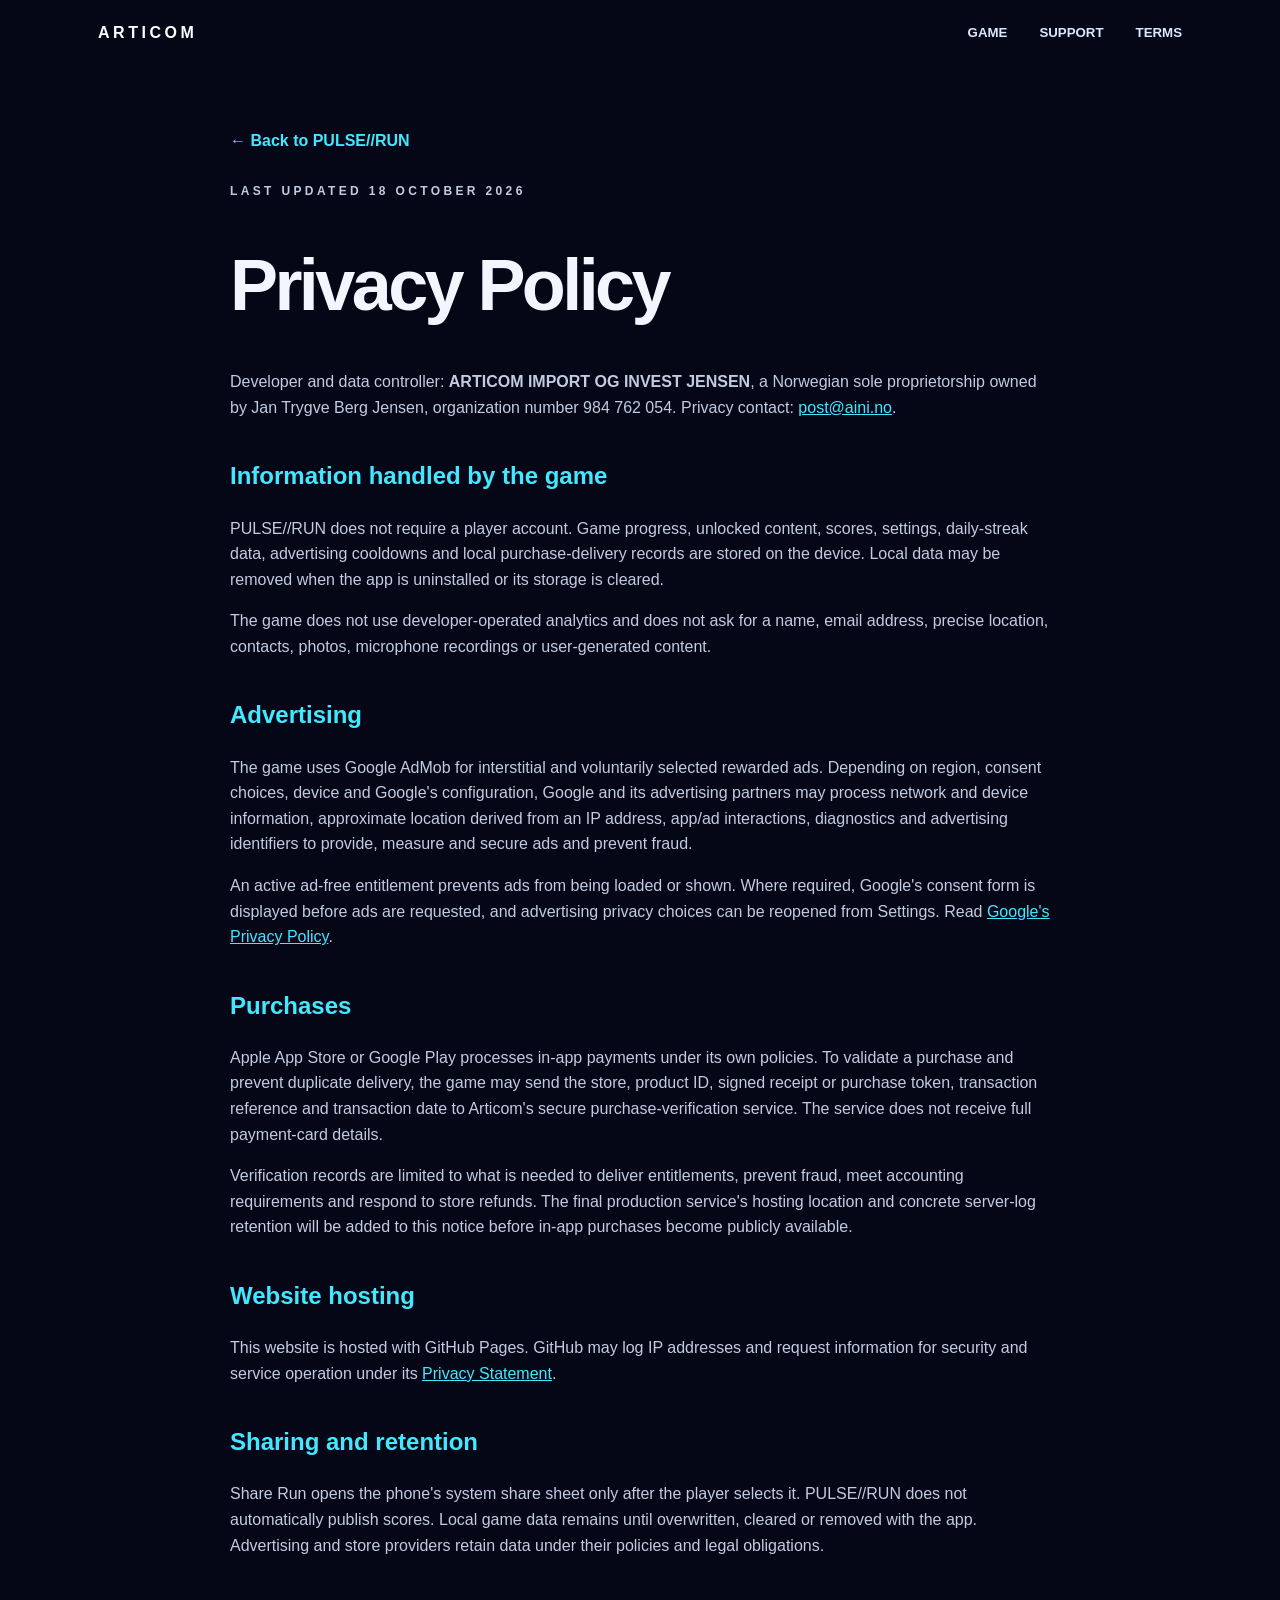
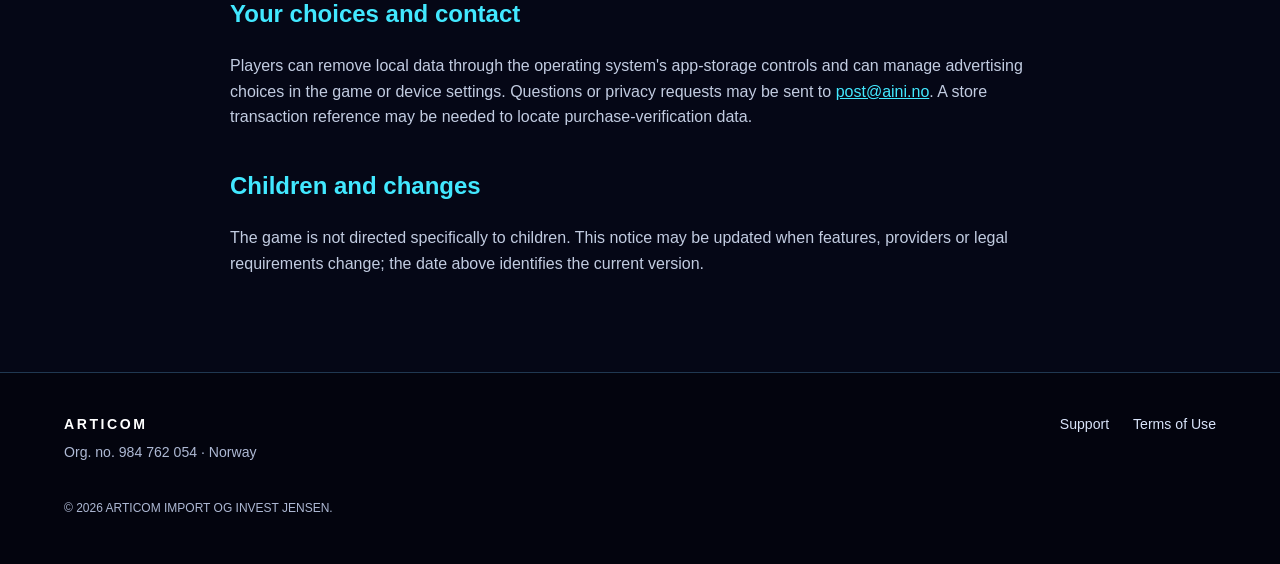
==== privacy/index.html @ 0e31ecb0 "Publish Articom and PULSE RUN website" ====
<!doctype html>
<html lang="en">
<head>
  <meta charset="utf-8"><meta name="viewport" content="width=device-width, initial-scale=1">
  <meta name="description" content="Privacy Policy for PULSE RUN.">
  <link rel="canonical" href="https://articom.no/privacy/"><link rel="stylesheet" href="/assets/site.css">
  <title>Privacy Policy · PULSE//RUN</title>
</head>
<body>
  <header class="site-header"><a class="brand" href="/">ARTICOM</a><nav aria-label="Primary navigation"><a href="/">Game</a><a href="/support/">Support</a><a href="/terms/">Terms</a></nav></header>
  <main class="legal-main">
    <a class="back-link" href="/">← Back to PULSE//RUN</a>
    <p class="eyebrow">LAST UPDATED 18 OCTOBER 2026</p><h1>Privacy Policy</h1>
    <p>Developer and data controller: <strong>ARTICOM IMPORT OG INVEST JENSEN</strong>, a Norwegian sole proprietorship owned by Jan Trygve Berg Jensen, organization number 984 762 054. Privacy contact: <a href="mailto:post@aini.no">post@aini.no</a>.</p>
    <h2>Information handled by the game</h2>
    <p>PULSE//RUN does not require a player account. Game progress, unlocked content, scores, settings, daily-streak data, advertising cooldowns and local purchase-delivery records are stored on the device. Local data may be removed when the app is uninstalled or its storage is cleared.</p>
    <p>The game does not use developer-operated analytics and does not ask for a name, email address, precise location, contacts, photos, microphone recordings or user-generated content.</p>
    <h2>Advertising</h2>
    <p>The game uses Google AdMob for interstitial and voluntarily selected rewarded ads. Depending on region, consent choices, device and Google's configuration, Google and its advertising partners may process network and device information, approximate location derived from an IP address, app/ad interactions, diagnostics and advertising identifiers to provide, measure and secure ads and prevent fraud.</p>
    <p>An active ad-free entitlement prevents ads from being loaded or shown. Where required, Google's consent form is displayed before ads are requested, and advertising privacy choices can be reopened from Settings. Read <a href="https://policies.google.com/privacy">Google's Privacy Policy</a>.</p>
    <h2>Purchases</h2>
    <p>Apple App Store or Google Play processes in-app payments under its own policies. To validate a purchase and prevent duplicate delivery, the game may send the store, product ID, signed receipt or purchase token, transaction reference and transaction date to Articom's secure purchase-verification service. The service does not receive full payment-card details.</p>
    <p>Verification records are limited to what is needed to deliver entitlements, prevent fraud, meet accounting requirements and respond to store refunds. The final production service's hosting location and concrete server-log retention will be added to this notice before in-app purchases become publicly available.</p>
    <h2>Website hosting</h2>
    <p>This website is hosted with GitHub Pages. GitHub may log IP addresses and request information for security and service operation under its <a href="https://docs.github.com/en/site-policy/privacy-policies/github-general-privacy-statement">Privacy Statement</a>.</p>
    <h2>Sharing and retention</h2>
    <p>Share Run opens the phone's system share sheet only after the player selects it. PULSE//RUN does not automatically publish scores. Local game data remains until overwritten, cleared or removed with the app. Advertising and store providers retain data under their policies and legal obligations.</p>
    <h2>Your choices and contact</h2>
    <p>Players can remove local data through the operating system's app-storage controls and can manage advertising choices in the game or device settings. Questions or privacy requests may be sent to <a href="mailto:post@aini.no">post@aini.no</a>. A store transaction reference may be needed to locate purchase-verification data.</p>
    <h2>Children and changes</h2>
    <p>The game is not directed specifically to children. This notice may be updated when features, providers or legal requirements change; the date above identifies the current version.</p>
  </main>
  <footer><div><strong>ARTICOM</strong><p>Org. no. 984 762 054 · Norway</p></div><div class="footer-links"><a href="/support/">Support</a><a href="/terms/">Terms of Use</a></div><p class="copyright">© 2026 ARTICOM IMPORT OG INVEST JENSEN.</p></footer>
</body></html>
---- assets/site.css ----
:root {
  color-scheme: dark;
  --ink: #f2f7ff;
  --muted: #aeb9d4;
  --cyan: #42e8ff;
  --pink: #ff3fce;
  --line: rgba(108, 190, 255, .28);
  --panel: rgba(9, 15, 43, .82);
}

* { box-sizing: border-box; }

html { scroll-behavior: smooth; }

body {
  margin: 0;
  min-width: 280px;
  background: #050716;
  color: var(--ink);
  font-family: Inter, ui-sans-serif, -apple-system, BlinkMacSystemFont, "Segoe UI", sans-serif;
  line-height: 1.6;
}

a { color: var(--cyan); }

.site-header {
  position: absolute;
  z-index: 3;
  inset: 0 0 auto;
  display: flex;
  align-items: center;
  justify-content: space-between;
  gap: 1rem;
  max-width: 1180px;
  margin: auto;
  padding: 1.25rem clamp(1rem, 4vw, 3rem);
}

.brand {
  color: #fff;
  font-weight: 900;
  letter-spacing: .22em;
  text-decoration: none;
}

nav { display: flex; gap: clamp(.8rem, 3vw, 2rem); }
nav a { color: #dce8ff; font-size: .83rem; font-weight: 700; text-decoration: none; text-transform: uppercase; }
nav a:hover, nav a:focus-visible { color: var(--cyan); }

.hero {
  position: relative;
  min-height: min(820px, 92vh);
  display: grid;
  place-items: center;
  overflow: hidden;
  background:
    linear-gradient(180deg, rgba(2, 5, 19, .28), #050716 98%),
    url("/assets/neon-city-bg.webp") center/cover no-repeat;
}

.hero::before {
  content: "";
  position: absolute;
  inset: 0;
  background: linear-gradient(90deg, rgba(4, 6, 23, .85), transparent 35% 65%, rgba(4, 6, 23, .85));
}

.hero-glow {
  position: absolute;
  width: min(850px, 110vw);
  height: min(520px, 70vw);
  border-radius: 50%;
  background: radial-gradient(circle, rgba(30, 210, 255, .23), rgba(255, 45, 201, .09) 45%, transparent 72%);
  filter: blur(20px);
}

.hero-content {
  position: relative;
  z-index: 1;
  width: min(900px, 92vw);
  padding: 8rem 1rem 4rem;
  text-align: center;
}

.eyebrow { color: var(--pink); font-size: .75rem; font-weight: 900; letter-spacing: .28em; text-transform: uppercase; }
.wordmark { display: block; width: min(760px, 96%); height: auto; margin: 1.4rem auto; filter: drop-shadow(0 0 24px rgba(31, 213, 255, .25)); }
.lead { max-width: 560px; margin: 0 auto 1.8rem; color: #d8e5ff; font-size: clamp(1rem, 2.5vw, 1.3rem); }

.platforms { display: flex; justify-content: center; gap: .65rem; }
.platforms span { padding: .45rem 1rem; border: 1px solid var(--line); background: rgba(4, 8, 28, .72); font-size: .72rem; font-weight: 800; letter-spacing: .16em; }

.content-grid {
  position: relative;
  z-index: 2;
  display: grid;
  grid-template-columns: repeat(3, 1fr);
  gap: 1rem;
  max-width: 1120px;
  margin: -4rem auto 0;
  padding: 0 1rem 5rem;
}

.panel {
  min-height: 250px;
  padding: 2rem;
  border: 1px solid var(--line);
  background: linear-gradient(145deg, rgba(13, 25, 67, .94), var(--panel));
  box-shadow: 0 18px 50px rgba(0, 0, 0, .25);
}

.panel-number { margin: 0; color: var(--cyan); font-size: .72rem; font-weight: 900; letter-spacing: .22em; }
.panel h2, .publisher h2 { margin: .7rem 0; font-size: clamp(1.45rem, 3vw, 2rem); letter-spacing: -.03em; }
.panel p:last-child, .publisher p { color: var(--muted); }

.publisher {
  display: grid;
  grid-template-columns: 1.4fr .6fr;
  align-items: center;
  gap: 2rem;
  max-width: 960px;
  margin: 0 auto;
  padding: 3rem 1.5rem 6rem;
}

.publisher img { justify-self: center; width: min(220px, 55vw); filter: drop-shadow(0 0 25px rgba(66, 232, 255, .25)); }

footer {
  display: grid;
  grid-template-columns: 1fr auto;
  gap: 1.5rem;
  padding: 2.5rem clamp(1.2rem, 5vw, 4rem);
  border-top: 1px solid var(--line);
  background: #03040e;
  color: var(--muted);
  font-size: .88rem;
}

footer strong { color: #fff; letter-spacing: .18em; }
footer p { margin: .35rem 0; }
.footer-links { display: flex; flex-wrap: wrap; justify-content: flex-end; gap: 1rem 1.5rem; }
.footer-links a { color: #d9e4fa; text-decoration: none; }
.copyright { grid-column: 1 / -1; font-size: .75rem; }

.legal-main { max-width: 860px; margin: auto; padding: 8rem 1.25rem 5rem; }
.legal-main h1 { font-size: clamp(2.2rem, 8vw, 4.5rem); line-height: 1; letter-spacing: -.05em; }
.legal-main h2 { margin-top: 2.3rem; color: var(--cyan); }
.legal-main p, .legal-main li { color: #c2cce1; }
.legal-main .notice { padding: 1rem 1.2rem; border-left: 3px solid var(--pink); background: rgba(255, 63, 206, .08); }
.back-link { display: inline-block; margin-bottom: 1rem; font-weight: 700; text-decoration: none; }

@media (max-width: 760px) {
  .site-header { align-items: flex-start; }
  nav { gap: .75rem; }
  nav a:first-child { display: none; }
  .hero { min-height: 700px; }
  .content-grid { grid-template-columns: 1fr; }
  .panel { min-height: 0; }
  .publisher { grid-template-columns: 1fr; text-align: center; }
  .publisher img { grid-row: 1; }
  footer { grid-template-columns: 1fr; }
  .footer-links { justify-content: flex-start; }
}

@media (prefers-reduced-motion: reduce) { html { scroll-behavior: auto; } }
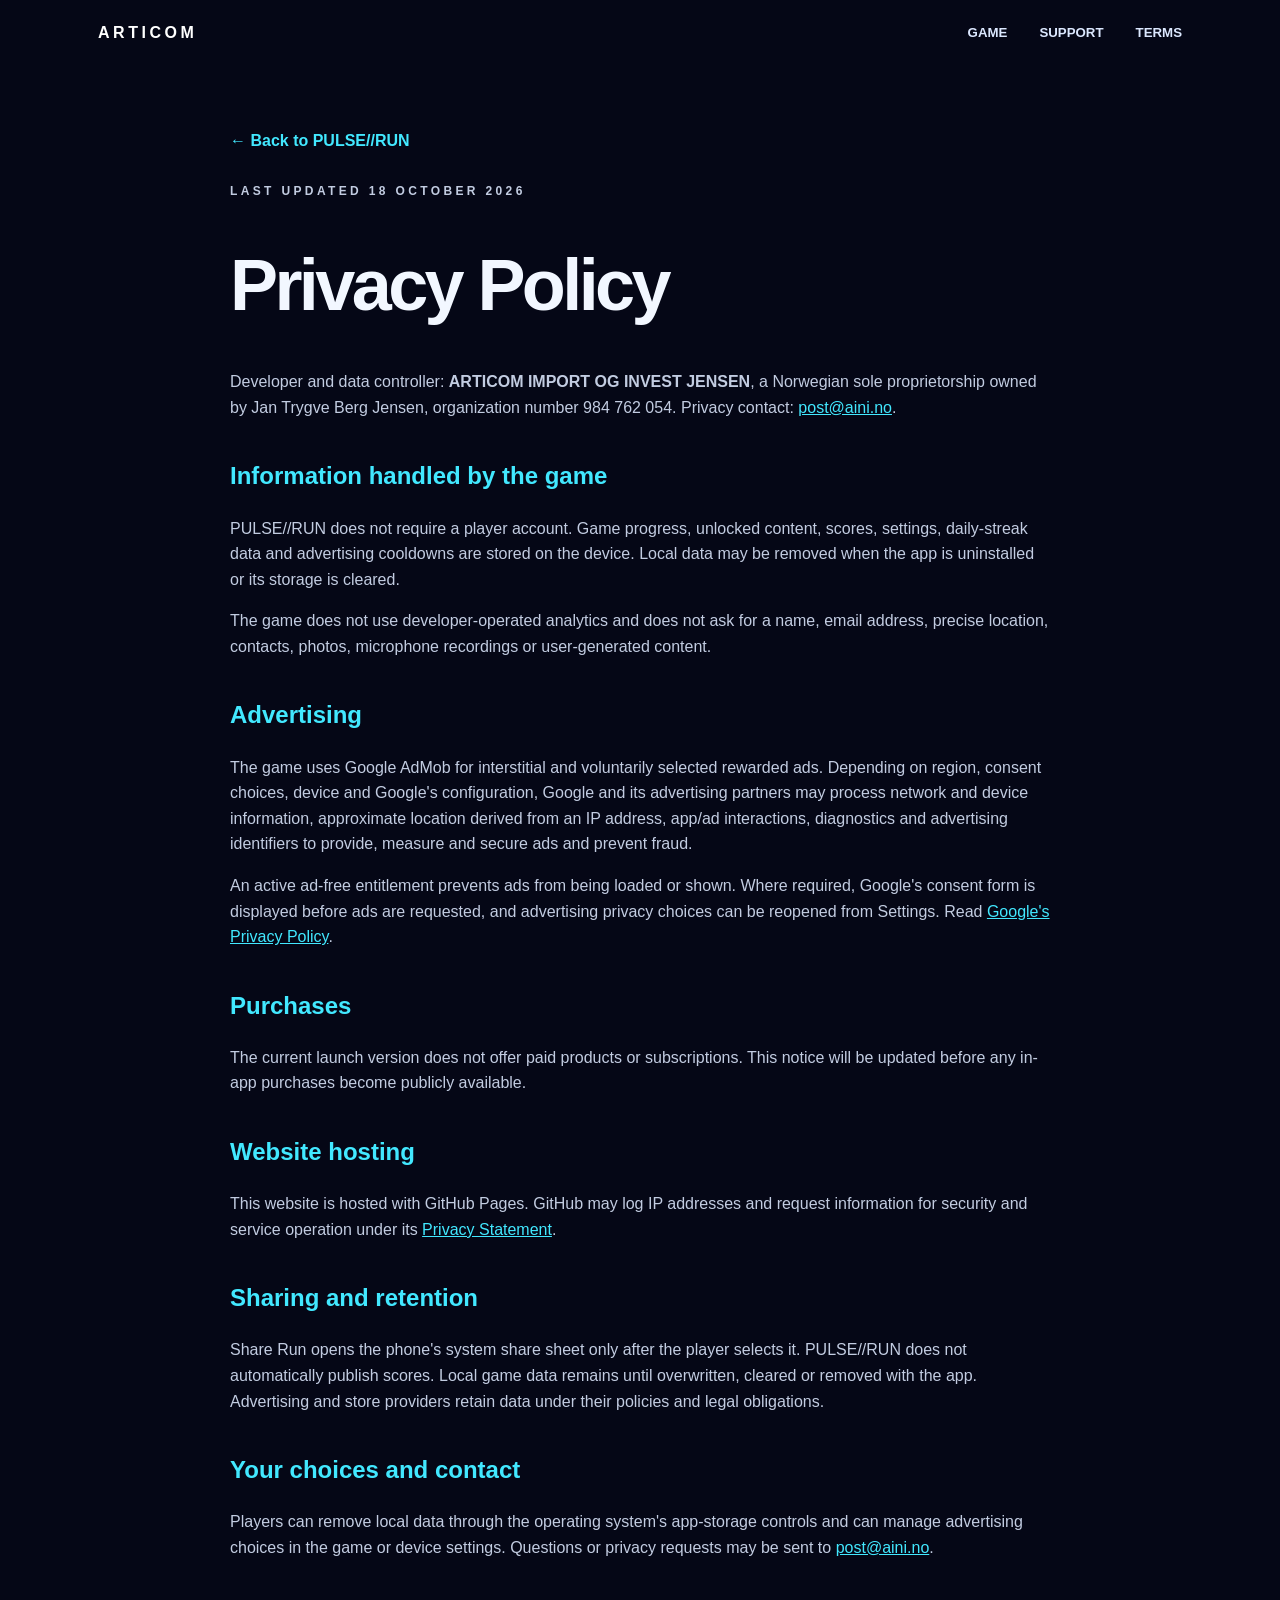
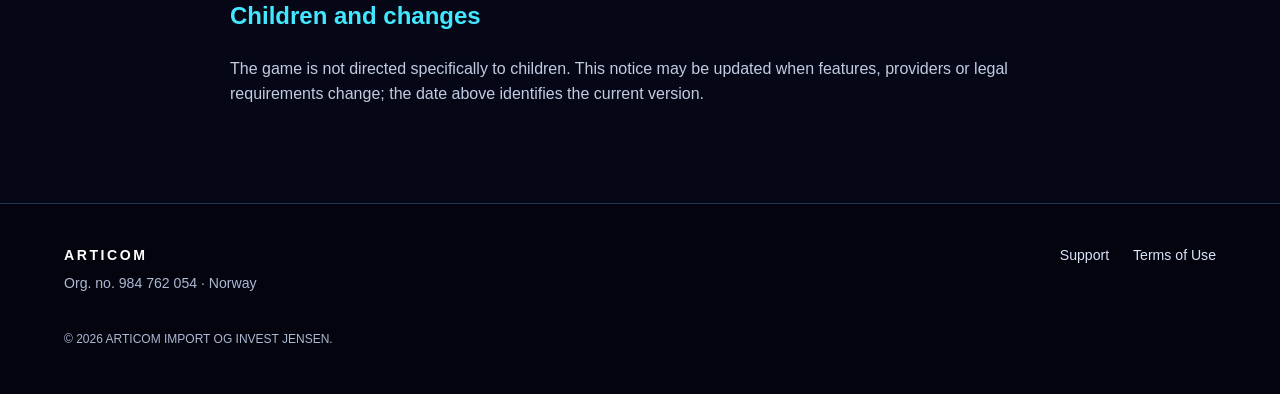
==== commit 41a076fa: "Align legal pages with purchase-free launch" ====
--- a/privacy/index.html
+++ b/privacy/index.html
@@ -3,7 +3,7 @@
 <head>
   <meta charset="utf-8"><meta name="viewport" content="width=device-width, initial-scale=1">
   <meta name="description" content="Privacy Policy for PULSE RUN.">
-  <link rel="canonical" href="https://articom.no/privacy/"><link rel="stylesheet" href="/assets/site.css">
+  <link rel="canonical" href="https://articom.no/privacy/"><link rel="icon" href="/assets/favicon.png" type="image/png"><link rel="stylesheet" href="/assets/site.css">
   <title>Privacy Policy · PULSE//RUN</title>
 </head>
 <body>
@@ -13,20 +13,19 @@
     <p class="eyebrow">LAST UPDATED 18 OCTOBER 2026</p><h1>Privacy Policy</h1>
     <p>Developer and data controller: <strong>ARTICOM IMPORT OG INVEST JENSEN</strong>, a Norwegian sole proprietorship owned by Jan Trygve Berg Jensen, organization number 984 762 054. Privacy contact: <a href="mailto:post@aini.no">post@aini.no</a>.</p>
     <h2>Information handled by the game</h2>
-    <p>PULSE//RUN does not require a player account. Game progress, unlocked content, scores, settings, daily-streak data, advertising cooldowns and local purchase-delivery records are stored on the device. Local data may be removed when the app is uninstalled or its storage is cleared.</p>
+    <p>PULSE//RUN does not require a player account. Game progress, unlocked content, scores, settings, daily-streak data and advertising cooldowns are stored on the device. Local data may be removed when the app is uninstalled or its storage is cleared.</p>
     <p>The game does not use developer-operated analytics and does not ask for a name, email address, precise location, contacts, photos, microphone recordings or user-generated content.</p>
     <h2>Advertising</h2>
     <p>The game uses Google AdMob for interstitial and voluntarily selected rewarded ads. Depending on region, consent choices, device and Google's configuration, Google and its advertising partners may process network and device information, approximate location derived from an IP address, app/ad interactions, diagnostics and advertising identifiers to provide, measure and secure ads and prevent fraud.</p>
     <p>An active ad-free entitlement prevents ads from being loaded or shown. Where required, Google's consent form is displayed before ads are requested, and advertising privacy choices can be reopened from Settings. Read <a href="https://policies.google.com/privacy">Google's Privacy Policy</a>.</p>
     <h2>Purchases</h2>
-    <p>Apple App Store or Google Play processes in-app payments under its own policies. To validate a purchase and prevent duplicate delivery, the game may send the store, product ID, signed receipt or purchase token, transaction reference and transaction date to Articom's secure purchase-verification service. The service does not receive full payment-card details.</p>
-    <p>Verification records are limited to what is needed to deliver entitlements, prevent fraud, meet accounting requirements and respond to store refunds. The final production service's hosting location and concrete server-log retention will be added to this notice before in-app purchases become publicly available.</p>
+    <p>The current launch version does not offer paid products or subscriptions. This notice will be updated before any in-app purchases become publicly available.</p>
     <h2>Website hosting</h2>
     <p>This website is hosted with GitHub Pages. GitHub may log IP addresses and request information for security and service operation under its <a href="https://docs.github.com/en/site-policy/privacy-policies/github-general-privacy-statement">Privacy Statement</a>.</p>
     <h2>Sharing and retention</h2>
     <p>Share Run opens the phone's system share sheet only after the player selects it. PULSE//RUN does not automatically publish scores. Local game data remains until overwritten, cleared or removed with the app. Advertising and store providers retain data under their policies and legal obligations.</p>
     <h2>Your choices and contact</h2>
-    <p>Players can remove local data through the operating system's app-storage controls and can manage advertising choices in the game or device settings. Questions or privacy requests may be sent to <a href="mailto:post@aini.no">post@aini.no</a>. A store transaction reference may be needed to locate purchase-verification data.</p>
+    <p>Players can remove local data through the operating system's app-storage controls and can manage advertising choices in the game or device settings. Questions or privacy requests may be sent to <a href="mailto:post@aini.no">post@aini.no</a>.</p>
     <h2>Children and changes</h2>
     <p>The game is not directed specifically to children. This notice may be updated when features, providers or legal requirements change; the date above identifies the current version.</p>
   </main>
